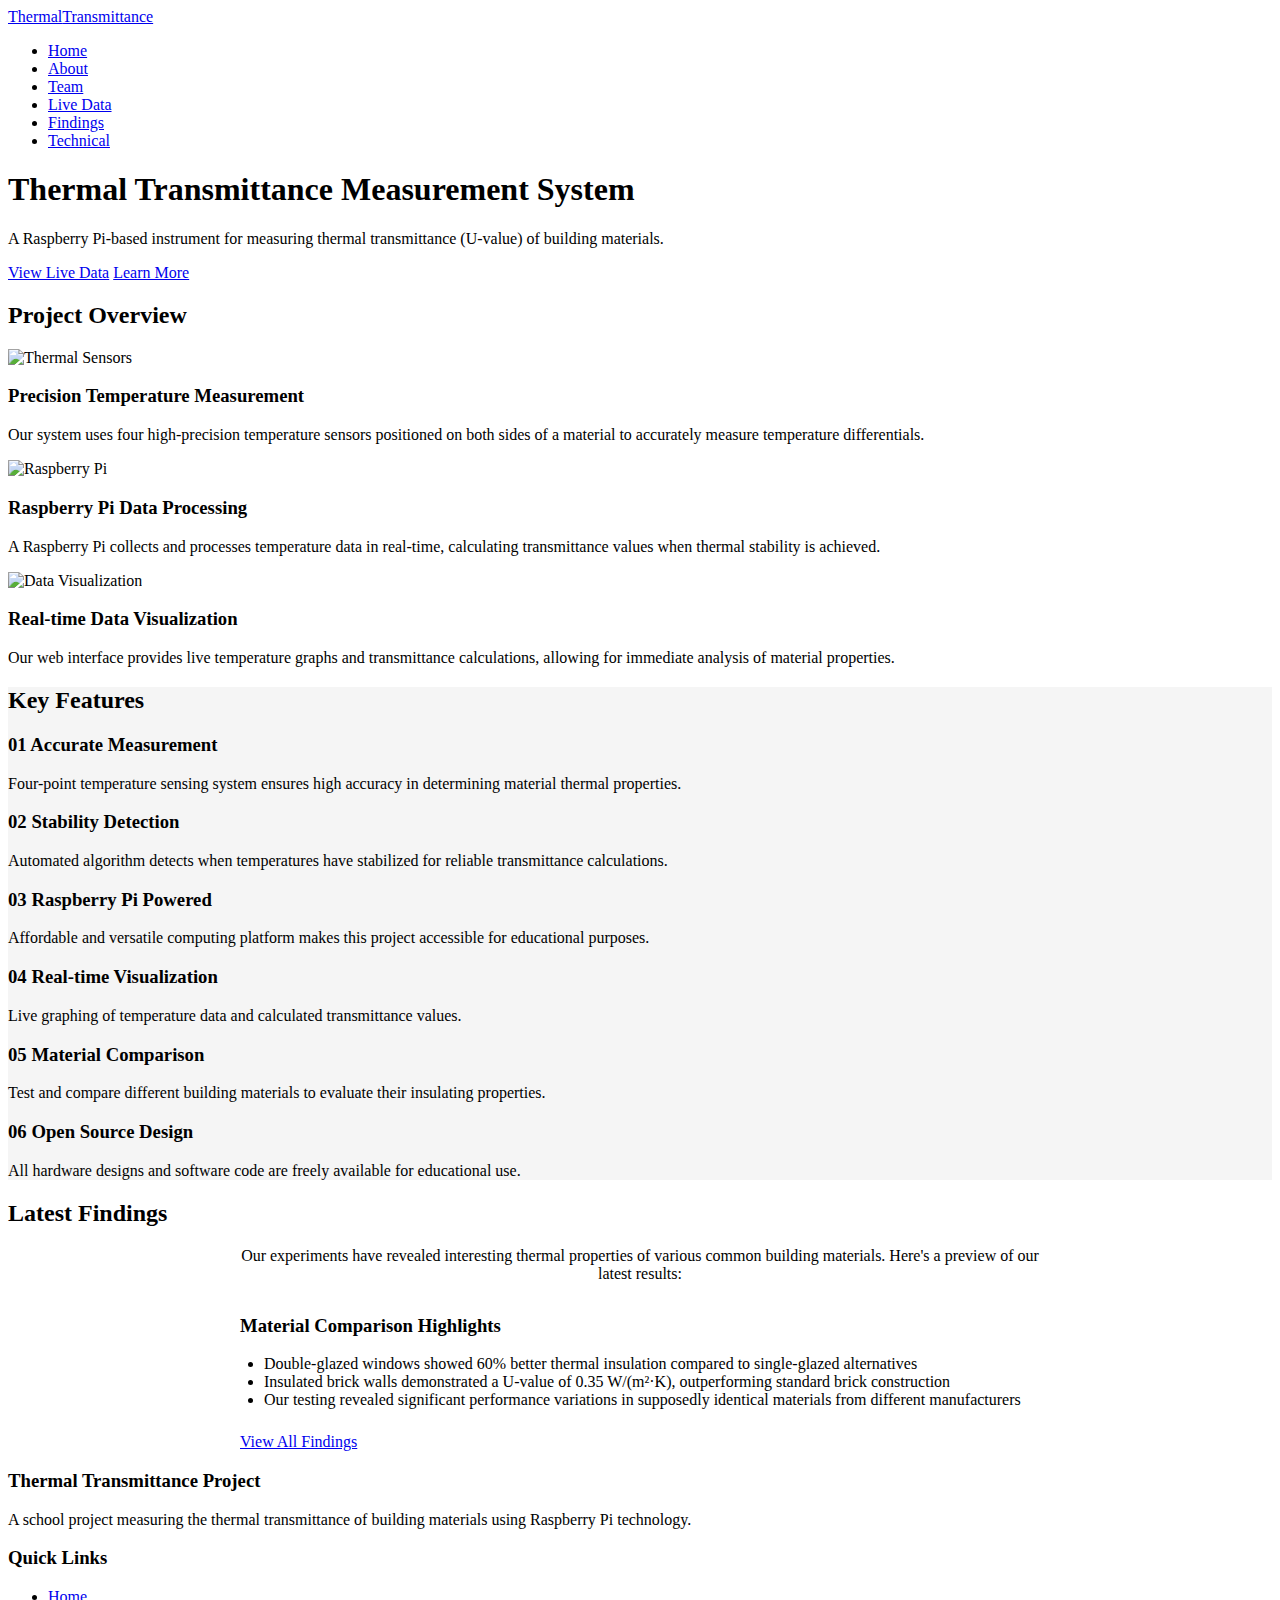
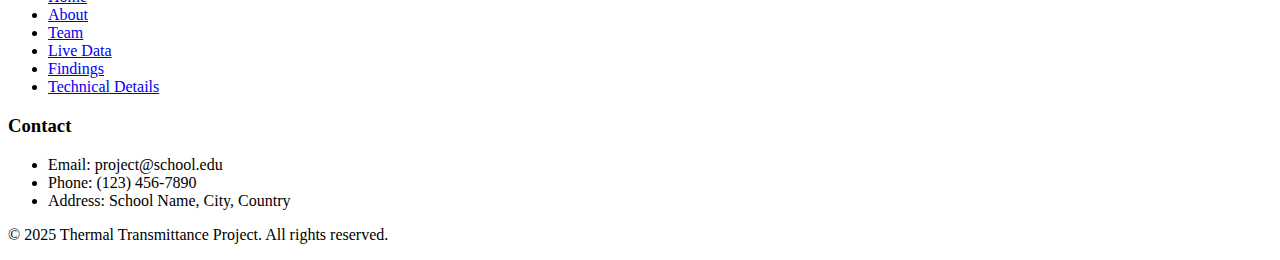
==== index.html @ 0db1603a "feat(html): add  HTML structure for Thermal Transmittance Measurement Project" ====
<!DOCTYPE html>
<html lang="en">

<head>
  <meta charset="UTF-8">
  <meta name="viewport" content="width=device-width, initial-scale=1.0">
  <title>Thermal Transmittance Measurement Project</title>
  <link rel="stylesheet" href="css/styles.css">
  <link href="https://fonts.googleapis.com/css2?family=Montserrat:wght@500;700&family=Roboto:wght@400;500&display=swap"
    rel="stylesheet">
</head>

<body>
  <!-- Navigation -->
  <nav class="navbar">
    <div class="container">
      <a href="index.html" class="logo">Thermal<span>Transmittance</span></a>
      <ul class="nav-menu">
        <li class="nav-item"><a href="index.html" class="nav-link">Home</a></li>
        <li class="nav-item"><a href="about.html" class="nav-link">About</a></li>
        <li class="nav-item"><a href="team.html" class="nav-link">Team</a></li>
        <li class="nav-item"><a href="data.html" class="nav-link">Live Data</a></li>
        <li class="nav-item"><a href="findings.html" class="nav-link">Findings</a></li>
        <li class="nav-item"><a href="technical.html" class="nav-link">Technical</a></li>
      </ul>
      <div class="hamburger">
        <span class="bar"></span>
        <span class="bar"></span>
        <span class="bar"></span>
      </div>
    </div>
  </nav>

  <!-- Hero Section -->
  <section class="hero">
    <div class="container">
      <div class="hero-content">
        <h1>Thermal Transmittance Measurement System</h1>
        <p>A Raspberry Pi-based instrument for measuring thermal transmittance (U-value) of building materials.</p>
        <a href="data.html" class="btn btn-primary">View Live Data</a>
        <a href="about.html" class="btn btn-secondary">Learn More</a>
      </div>
    </div>
  </section>

  <!-- Project Overview Section -->
  <section class="section">
    <div class="container">
      <h2 class="section-title">Project Overview</h2>
      <div class="grid">
        <div class="card">
          <img src="images/thermal-sensor.jpg" alt="Thermal Sensors" class="card-image">
          <div class="card-content">
            <h3 class="card-title">Precision Temperature Measurement</h3>
            <p>Our system uses four high-precision temperature sensors positioned on both sides of a material to
              accurately measure temperature differentials.</p>
          </div>
        </div>
        <div class="card">
          <img src="images/raspberry-pi.jpg" alt="Raspberry Pi" class="card-image">
          <div class="card-content">
            <h3 class="card-title">Raspberry Pi Data Processing</h3>
            <p>A Raspberry Pi collects and processes temperature data in real-time, calculating transmittance values
              when thermal stability is achieved.</p>
          </div>
        </div>
        <div class="card">
          <img src="images/data-visualization.jpg" alt="Data Visualization" class="card-image">
          <div class="card-content">
            <h3 class="card-title">Real-time Data Visualization</h3>
            <p>Our web interface provides live temperature graphs and transmittance calculations, allowing for immediate
              analysis of material properties.</p>
          </div>
        </div>
      </div>
    </div>
  </section>

  <!-- Key Features Section -->
  <section class="section" style="background-color: #f5f5f5;">
    <div class="container">
      <h2 class="section-title">Key Features</h2>
      <div class="grid" style="grid-template-columns: repeat(2, 1fr);">
        <div>
          <h3><span style="color: var(--primary-color);">01</span> Accurate Measurement</h3>
          <p>Four-point temperature sensing system ensures high accuracy in determining material thermal properties.</p>

          <h3><span style="color: var(--primary-color);">02</span> Stability Detection</h3>
          <p>Automated algorithm detects when temperatures have stabilized for reliable transmittance calculations.</p>

          <h3><span style="color: var(--primary-color);">03</span> Raspberry Pi Powered</h3>
          <p>Affordable and versatile computing platform makes this project accessible for educational purposes.</p>
        </div>
        <div>
          <h3><span style="color: var(--primary-color);">04</span> Real-time Visualization</h3>
          <p>Live graphing of temperature data and calculated transmittance values.</p>

          <h3><span style="color: var(--primary-color);">05</span> Material Comparison</h3>
          <p>Test and compare different building materials to evaluate their insulating properties.</p>

          <h3><span style="color: var(--primary-color);">06</span> Open Source Design</h3>
          <p>All hardware designs and software code are freely available for educational use.</p>
        </div>
      </div>
    </div>
  </section>

  <!-- Latest Findings Teaser -->
  <section class="section">
    <div class="container">
      <h2 class="section-title">Latest Findings</h2>
      <p style="text-align: center; max-width: 800px; margin: 0 auto 2rem;">Our experiments have revealed interesting
        thermal properties of various common building materials. Here's a preview of our latest results:</p>

      <div class="card" style="max-width: 800px; margin: 0 auto;">
        <div class="card-content">
          <h3>Material Comparison Highlights</h3>
          <ul style="margin-bottom: 1.5rem; padding-left: 1.5rem;">
            <li>Double-glazed windows showed 60% better thermal insulation compared to single-glazed alternatives</li>
            <li>Insulated brick walls demonstrated a U-value of 0.35 W/(m²·K), outperforming standard brick construction
            </li>
            <li>Our testing revealed significant performance variations in supposedly identical materials from different
              manufacturers</li>
          </ul>
          <a href="findings.html" class="btn btn-primary">View All Findings</a>
        </div>
      </div>
    </div>
  </section>

  <!-- Footer -->
  <footer class="footer">
    <div class="container">
      <div class="footer-content">
        <div class="footer-column">
          <h3>Thermal Transmittance Project</h3>
          <p>A school project measuring the thermal transmittance of building materials using Raspberry Pi technology.
          </p>
        </div>
        <div class="footer-column">
          <h3>Quick Links</h3>
          <ul class="footer-links">
            <li><a href="index.html">Home</a></li>
            <li><a href="about.html">About</a></li>
            <li><a href="team.html">Team</a></li>
            <li><a href="data.html">Live Data</a></li>
            <li><a href="findings.html">Findings</a></li>
            <li><a href="technical.html">Technical Details</a></li>
          </ul>
        </div>
        <div class="footer-column">
          <h3>Contact</h3>
          <ul class="footer-links">
            <li>Email: project@school.edu</li>
            <li>Phone: (123) 456-7890</li>
            <li>Address: School Name, City, Country</li>
          </ul>
        </div>
      </div>
      <div class="footer-bottom">
        <p>&copy; 2025 Thermal Transmittance Project. All rights reserved.</p>
      </div>
    </div>
  </footer>

  <script src="script.js"></script>
</body>

</html>
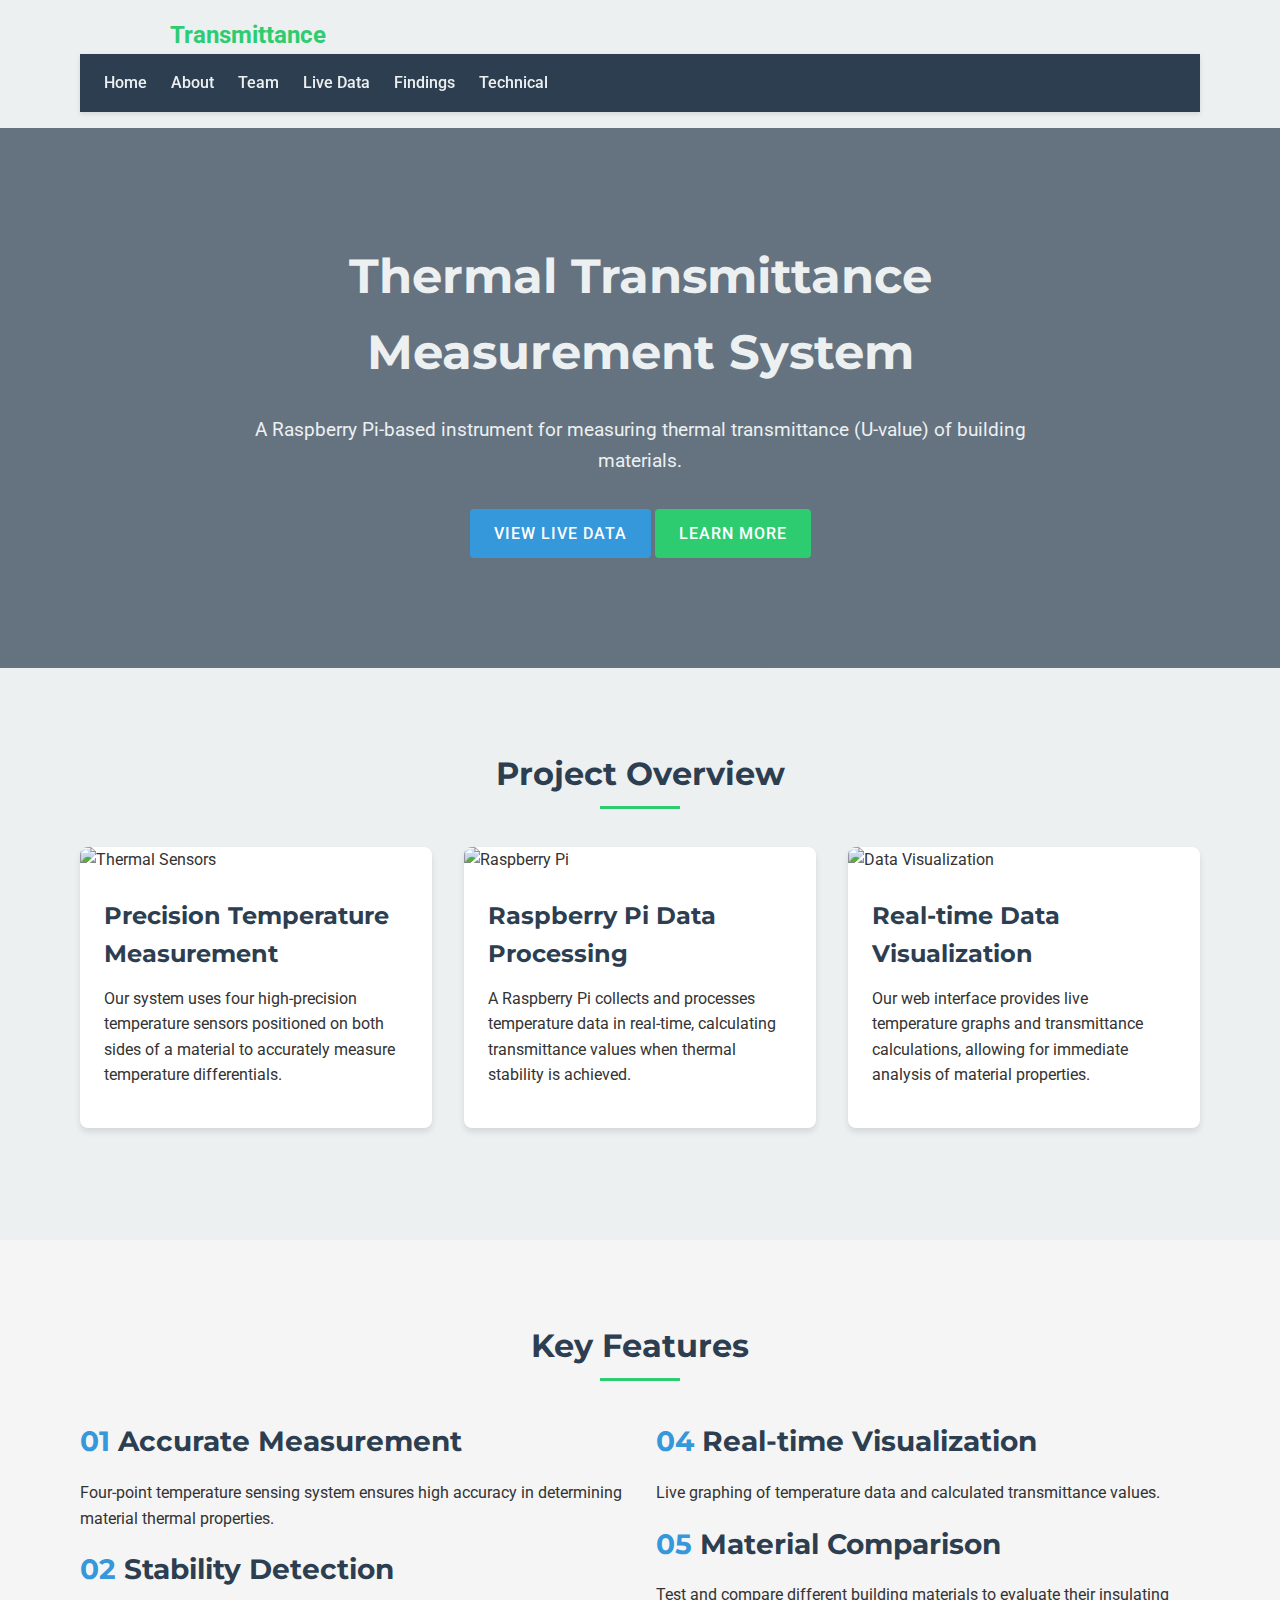
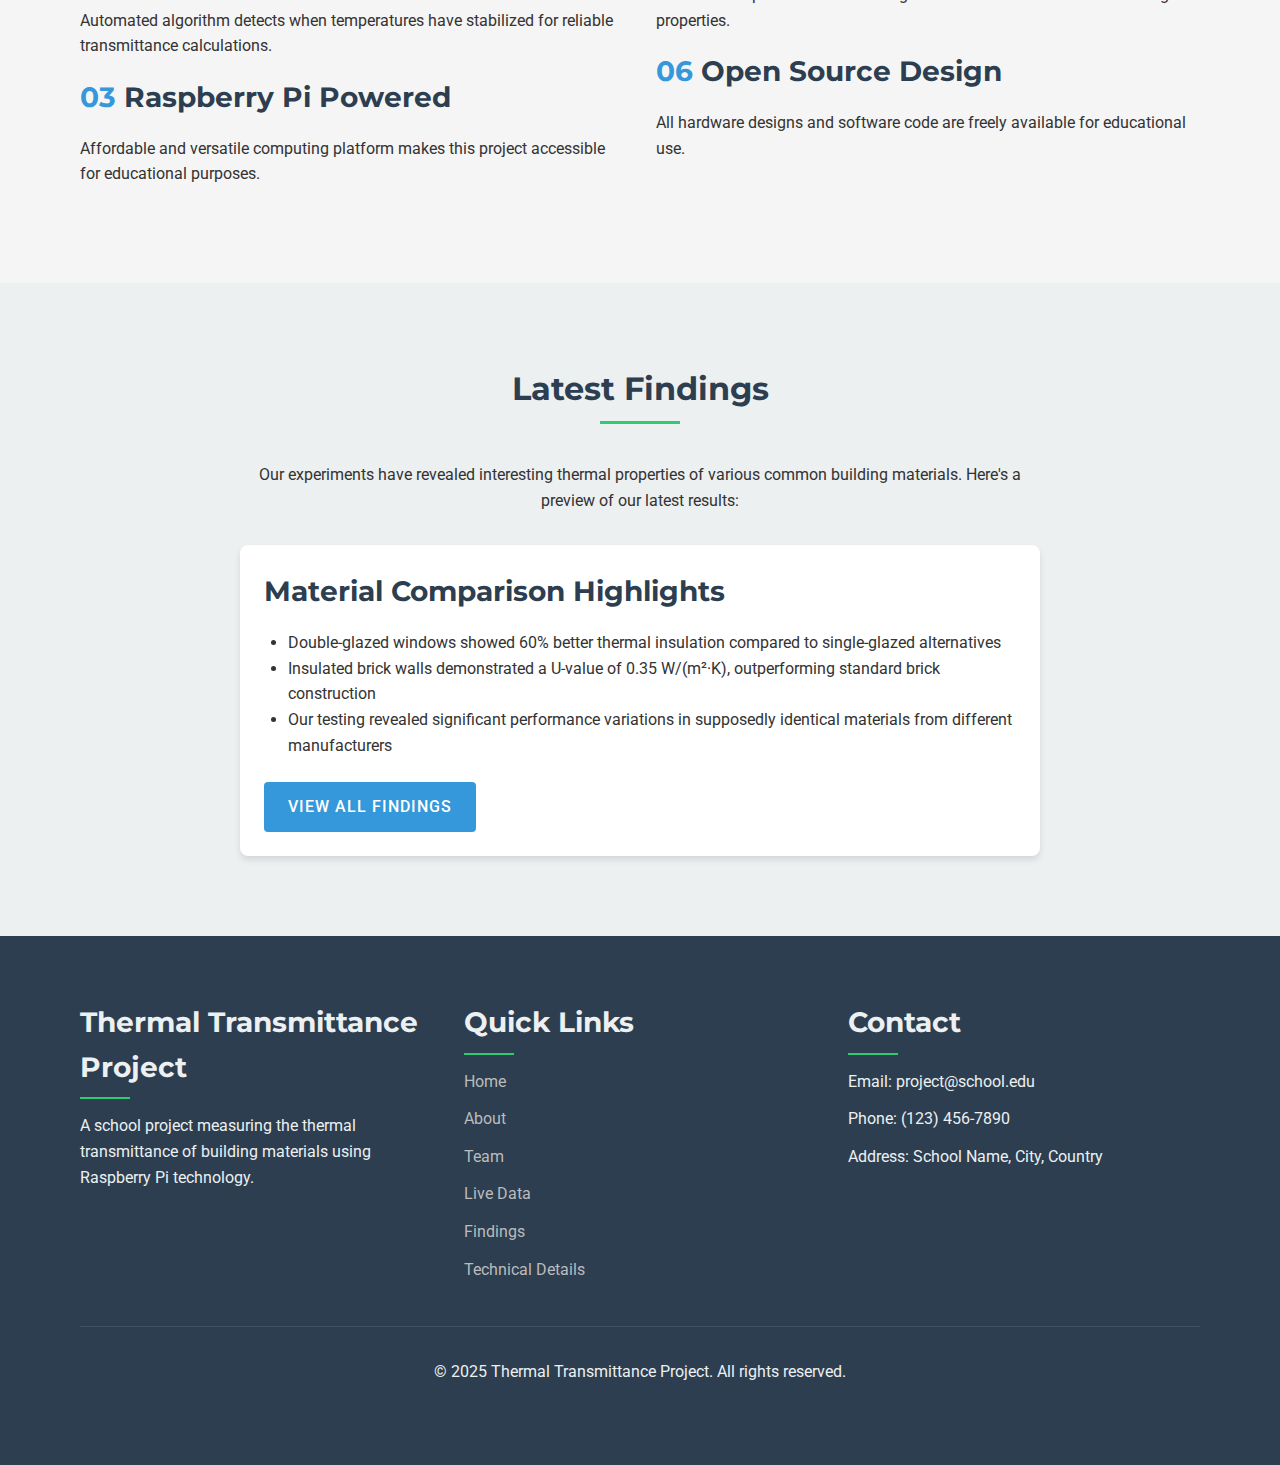
==== commit 7636c1c9: "feat(html): refactor header and footer inclusion using HTML includes" ====
--- a/index.html
+++ b/index.html
@@ -5,32 +5,13 @@
   <meta charset="UTF-8">
   <meta name="viewport" content="width=device-width, initial-scale=1.0">
   <title>Thermal Transmittance Measurement Project</title>
-  <link rel="stylesheet" href="css/styles.css">
   <link href="https://fonts.googleapis.com/css2?family=Montserrat:wght@500;700&family=Roboto:wght@400;500&display=swap"
     rel="stylesheet">
+  <link rel="stylesheet" href="css/styles.css">
 </head>
 
 <body>
-  <!-- Navigation -->
-  <nav class="navbar">
-    <div class="container">
-      <a href="index.html" class="logo">Thermal<span>Transmittance</span></a>
-      <ul class="nav-menu">
-        <li class="nav-item"><a href="index.html" class="nav-link">Home</a></li>
-        <li class="nav-item"><a href="about.html" class="nav-link">About</a></li>
-        <li class="nav-item"><a href="team.html" class="nav-link">Team</a></li>
-        <li class="nav-item"><a href="data.html" class="nav-link">Live Data</a></li>
-        <li class="nav-item"><a href="findings.html" class="nav-link">Findings</a></li>
-        <li class="nav-item"><a href="technical.html" class="nav-link">Technical</a></li>
-      </ul>
-      <div class="hamburger">
-        <span class="bar"></span>
-        <span class="bar"></span>
-        <span class="bar"></span>
-      </div>
-    </div>
-  </nav>
-
+  <include src="header.html"></include>
   <!-- Hero Section -->
   <section class="hero">
     <div class="container">
@@ -127,43 +108,10 @@
       </div>
     </div>
   </section>
+  <!-- Footer -->
+  <include src="footer.html"></include>
 
-  <!-- Footer -->
-  <footer class="footer">
-    <div class="container">
-      <div class="footer-content">
-        <div class="footer-column">
-          <h3>Thermal Transmittance Project</h3>
-          <p>A school project measuring the thermal transmittance of building materials using Raspberry Pi technology.
-          </p>
-        </div>
-        <div class="footer-column">
-          <h3>Quick Links</h3>
-          <ul class="footer-links">
-            <li><a href="index.html">Home</a></li>
-            <li><a href="about.html">About</a></li>
-            <li><a href="team.html">Team</a></li>
-            <li><a href="data.html">Live Data</a></li>
-            <li><a href="findings.html">Findings</a></li>
-            <li><a href="technical.html">Technical Details</a></li>
-          </ul>
-        </div>
-        <div class="footer-column">
-          <h3>Contact</h3>
-          <ul class="footer-links">
-            <li>Email: project@school.edu</li>
-            <li>Phone: (123) 456-7890</li>
-            <li>Address: School Name, City, Country</li>
-          </ul>
-        </div>
-      </div>
-      <div class="footer-bottom">
-        <p>&copy; 2025 Thermal Transmittance Project. All rights reserved.</p>
-      </div>
-    </div>
-  </footer>
-
-  <script src="script.js"></script>
+  <script src="js/main.js"></script>
 </body>
 
 </html>--- a/css/styles.css
+++ b/css/styles.css
@@ -0,0 +1,477 @@
+/* Global Styles */
+:root {
+  --primary-color: #3498db;
+  --secondary-color: #2ecc71;
+  --accent-color: #e74c3c;
+  --dark-color: #2c3e50;
+  --light-color: #ecf0f1;
+  --text-color: #333333;
+  --font-main: 'Roboto', sans-serif;
+  --font-heading: 'Montserrat', sans-serif;
+}
+
+* {
+  margin: 0;
+  padding: 0;
+  box-sizing: border-box;
+}
+
+body {
+  font-family: var(--font-main);
+  line-height: 1.6;
+  color: var(--text-color);
+  background-color: var(--light-color);
+}
+
+.container {
+  width: 90%;
+  max-width: 1200px;
+  margin: 0 auto;
+  padding: 1rem;
+}
+
+/* Typography */
+h1, h2, h3, h4, h5, h6 {
+  font-family: var(--font-heading);
+  margin-bottom: 1rem;
+  color: var(--dark-color);
+}
+
+h1 {
+  font-size: 2.5rem;
+}
+
+h2 {
+  font-size: 2rem;
+}
+
+h3 {
+  font-size: 1.75rem;
+}
+
+p {
+  margin-bottom: 1rem;
+}
+
+a {
+  color: var(--primary-color);
+  text-decoration: none;
+  transition: color 0.3s ease;
+}
+
+a:hover {
+  color: var(--accent-color);
+}
+
+/* Navigation */
+.navbar {
+  background-color: var(--dark-color);
+  padding: 1rem 0;
+  position: sticky;
+  top: 0;
+  z-index: 100;
+  box-shadow: 0 2px 5px rgba(0, 0, 0, 0.1);
+}
+
+.navbar .container {
+  display: flex;
+  justify-content: space-between;
+  align-items: center;
+}
+
+.logo {
+  font-size: 1.5rem;
+  font-weight: bold;
+  color: var(--light-color);
+}
+
+.logo span {
+  color: var(--secondary-color);
+}
+
+.nav-menu {
+  display: flex;
+  list-style: none;
+}
+
+.nav-item {
+  margin-left: 1.5rem;
+}
+
+.nav-link {
+  color: var(--light-color);
+  font-weight: 500;
+  position: relative;
+}
+
+.nav-link::after {
+  content: '';
+  position: absolute;
+  bottom: -5px;
+  left: 0;
+  width: 0;
+  height: 2px;
+  background-color: var(--secondary-color);
+  transition: width 0.3s ease;
+}
+
+.nav-link:hover::after {
+  width: 100%;
+}
+
+.nav-link.active {
+  color: var(--secondary-color);
+}
+
+.nav-link.active::after {
+  width: 100%;
+}
+
+.hamburger {
+  display: none;
+  cursor: pointer;
+}
+
+/* Hero Section */
+.hero {
+  background-image: linear-gradient(rgba(44, 62, 80, 0.7), rgba(44, 62, 80, 0.7)), url('images/hero-bg.jpg');
+  background-size: cover;
+  background-position: center;
+  height: 60vh;
+  display: flex;
+  align-items: center;
+  color: var(--light-color);
+  text-align: center;
+}
+
+.hero-content {
+  max-width: 800px;
+  margin: 0 auto;
+}
+
+.hero h1 {
+  font-size: 3rem;
+  color: var(--light-color);
+  margin-bottom: 1.5rem;
+}
+
+.hero p {
+  font-size: 1.2rem;
+  margin-bottom: 2rem;
+}
+
+.btn {
+  display: inline-block;
+  padding: 0.75rem 1.5rem;
+  border-radius: 4px;
+  font-weight: 500;
+  text-transform: uppercase;
+  letter-spacing: 1px;
+  cursor: pointer;
+  transition: all 0.3s ease;
+}
+
+.btn-primary {
+  background-color: var(--primary-color);
+  color: white;
+}
+
+.btn-primary:hover {
+  background-color: #2980b9;
+  color: white;
+}
+
+.btn-secondary {
+  background-color: var(--secondary-color);
+  color: white;
+}
+
+.btn-secondary:hover {
+  background-color: #27ae60;
+  color: white;
+}
+
+/* Card Layouts */
+.card {
+  background-color: white;
+  border-radius: 8px;
+  box-shadow: 0 4px 6px rgba(0, 0, 0, 0.1);
+  overflow: hidden;
+  margin-bottom: 2rem;
+  transition: transform 0.3s ease, box-shadow 0.3s ease;
+}
+
+.card:hover {
+  transform: translateY(-5px);
+  box-shadow: 0 10px 20px rgba(0, 0, 0, 0.15);
+}
+
+.card-image {
+  width: 100%;
+  height: 200px;
+  object-fit: cover;
+}
+
+.card-content {
+  padding: 1.5rem;
+}
+
+.card-title {
+  font-size: 1.5rem;
+  margin-bottom: 0.75rem;
+}
+
+/* Sections */
+.section {
+  padding: 4rem 0;
+}
+
+.section-title {
+  text-align: center;
+  margin-bottom: 3rem;
+  position: relative;
+}
+
+.section-title::after {
+  content: '';
+  position: absolute;
+  bottom: -10px;
+  left: 50%;
+  transform: translateX(-50%);
+  width: 80px;
+  height: 3px;
+  background-color: var(--secondary-color);
+}
+
+/* Grid Layout */
+.grid {
+  display: grid;
+  grid-template-columns: repeat(auto-fill, minmax(300px, 1fr));
+  gap: 2rem;
+}
+
+/* Team Member Card */
+.team-card {
+  text-align: center;
+}
+
+.team-card img {
+  width: 150px;
+  height: 150px;
+  border-radius: 50%;
+  object-fit: cover;
+  margin-bottom: 1rem;
+  border: 4px solid var(--primary-color);
+}
+
+.team-card h3 {
+  margin-bottom: 0.5rem;
+}
+
+.team-card p {
+  color: #666;
+}
+
+/* Data Visualization */
+.chart-container {
+  background-color: white;
+  padding: 1.5rem;
+  border-radius: 8px;
+  box-shadow: 0 4px 6px rgba(0, 0, 0, 0.1);
+  margin-bottom: 2rem;
+}
+
+.data-value {
+  text-align: center;
+  font-size: 2rem;
+  font-weight: bold;
+  color: var(--primary-color);
+  margin: 1rem 0;
+}
+
+.data-label {
+  display: block;
+  text-align: center;
+  font-size: 1rem;
+  color: #666;
+  margin-bottom: 0.5rem;
+}
+
+/* Timeline */
+.timeline {
+  position: relative;
+  max-width: 1200px;
+  margin: 0 auto;
+}
+
+.timeline::after {
+  content: '';
+  position: absolute;
+  width: 4px;
+  background-color: var(--primary-color);
+  top: 0;
+  bottom: 0;
+  left: 50%;
+  margin-left: -2px;
+}
+
+.timeline-item {
+  padding: 10px 40px;
+  position: relative;
+  width: 50%;
+  box-sizing: border-box;
+}
+
+.timeline-item:nth-child(odd) {
+  left: 0;
+}
+
+.timeline-item:nth-child(even) {
+  left: 50%;
+}
+
+.timeline-item::after {
+  content: '';
+  position: absolute;
+  width: 20px;
+  height: 20px;
+  background-color: white;
+  border: 4px solid var(--primary-color);
+  border-radius: 50%;
+  top: 15px;
+  z-index: 1;
+}
+
+.timeline-item:nth-child(odd)::after {
+  right: -12px;
+}
+
+.timeline-item:nth-child(even)::after {
+  left: -12px;
+}
+
+.timeline-content {
+  padding: 20px;
+  background-color: white;
+  border-radius: 8px;
+  box-shadow: 0 4px 6px rgba(0, 0, 0, 0.1);
+}
+
+/* Footer */
+.footer {
+  background-color: var(--dark-color);
+  color: var(--light-color);
+  padding: 3rem 0;
+}
+
+.footer-content {
+  display: grid;
+  grid-template-columns: repeat(auto-fit, minmax(200px, 1fr));
+  gap: 2rem;
+}
+
+.footer-column h3 {
+  color: var(--light-color);
+  margin-bottom: 1.5rem;
+  position: relative;
+}
+
+.footer-column h3::after {
+  content: '';
+  position: absolute;
+  bottom: -10px;
+  left: 0;
+  width: 50px;
+  height: 2px;
+  background-color: var(--secondary-color);
+}
+
+.footer-links {
+  list-style: none;
+}
+
+.footer-links li {
+  margin-bottom: 0.75rem;
+}
+
+.footer-links a {
+  color: #bbb;
+  transition: color 0.3s ease;
+}
+
+.footer-links a:hover {
+  color: var(--secondary-color);
+}
+
+.footer-bottom {
+  margin-top: 2rem;
+  text-align: center;
+  padding-top: 2rem;
+  border-top: 1px solid rgba(255, 255, 255, 0.1);
+}
+
+/* Responsive Design */
+@media screen and (max-width: 768px) {
+  .nav-menu {
+    position: fixed;
+    left: -100%;
+    top: 70px;
+    flex-direction: column;
+    background-color: var(--dark-color);
+    width: 100%;
+    text-align: center;
+    transition: 0.3s;
+    box-shadow: 0 10px 27px rgba(0, 0, 0, 0.05);
+  }
+
+  .nav-menu.active {
+    left: 0;
+  }
+
+  .nav-item {
+    margin: 1.5rem 0;
+  }
+
+  .hamburger {
+    display: block;
+  }
+
+  .hamburger.active .bar:nth-child(2) {
+    opacity: 0;
+  }
+
+  .hamburger.active .bar:nth-child(1) {
+    transform: translateY(8px) rotate(45deg);
+  }
+
+  .hamburger.active .bar:nth-child(3) {
+    transform: translateY(-8px) rotate(-45deg);
+  }
+
+  .hero h1 {
+    font-size: 2rem;
+  }
+
+  .hero p {
+    font-size: 1rem;
+  }
+
+  .timeline::after {
+    left: 31px;
+  }
+  
+  .timeline-item {
+    width: 100%;
+    padding-left: 70px;
+    padding-right: 25px;
+  }
+  
+  .timeline-item:nth-child(even) {
+    left: 0;
+  }
+  
+  .timeline-item:nth-child(odd)::after,
+  .timeline-item:nth-child(even)::after {
+    left: 18px;
+  }
+}
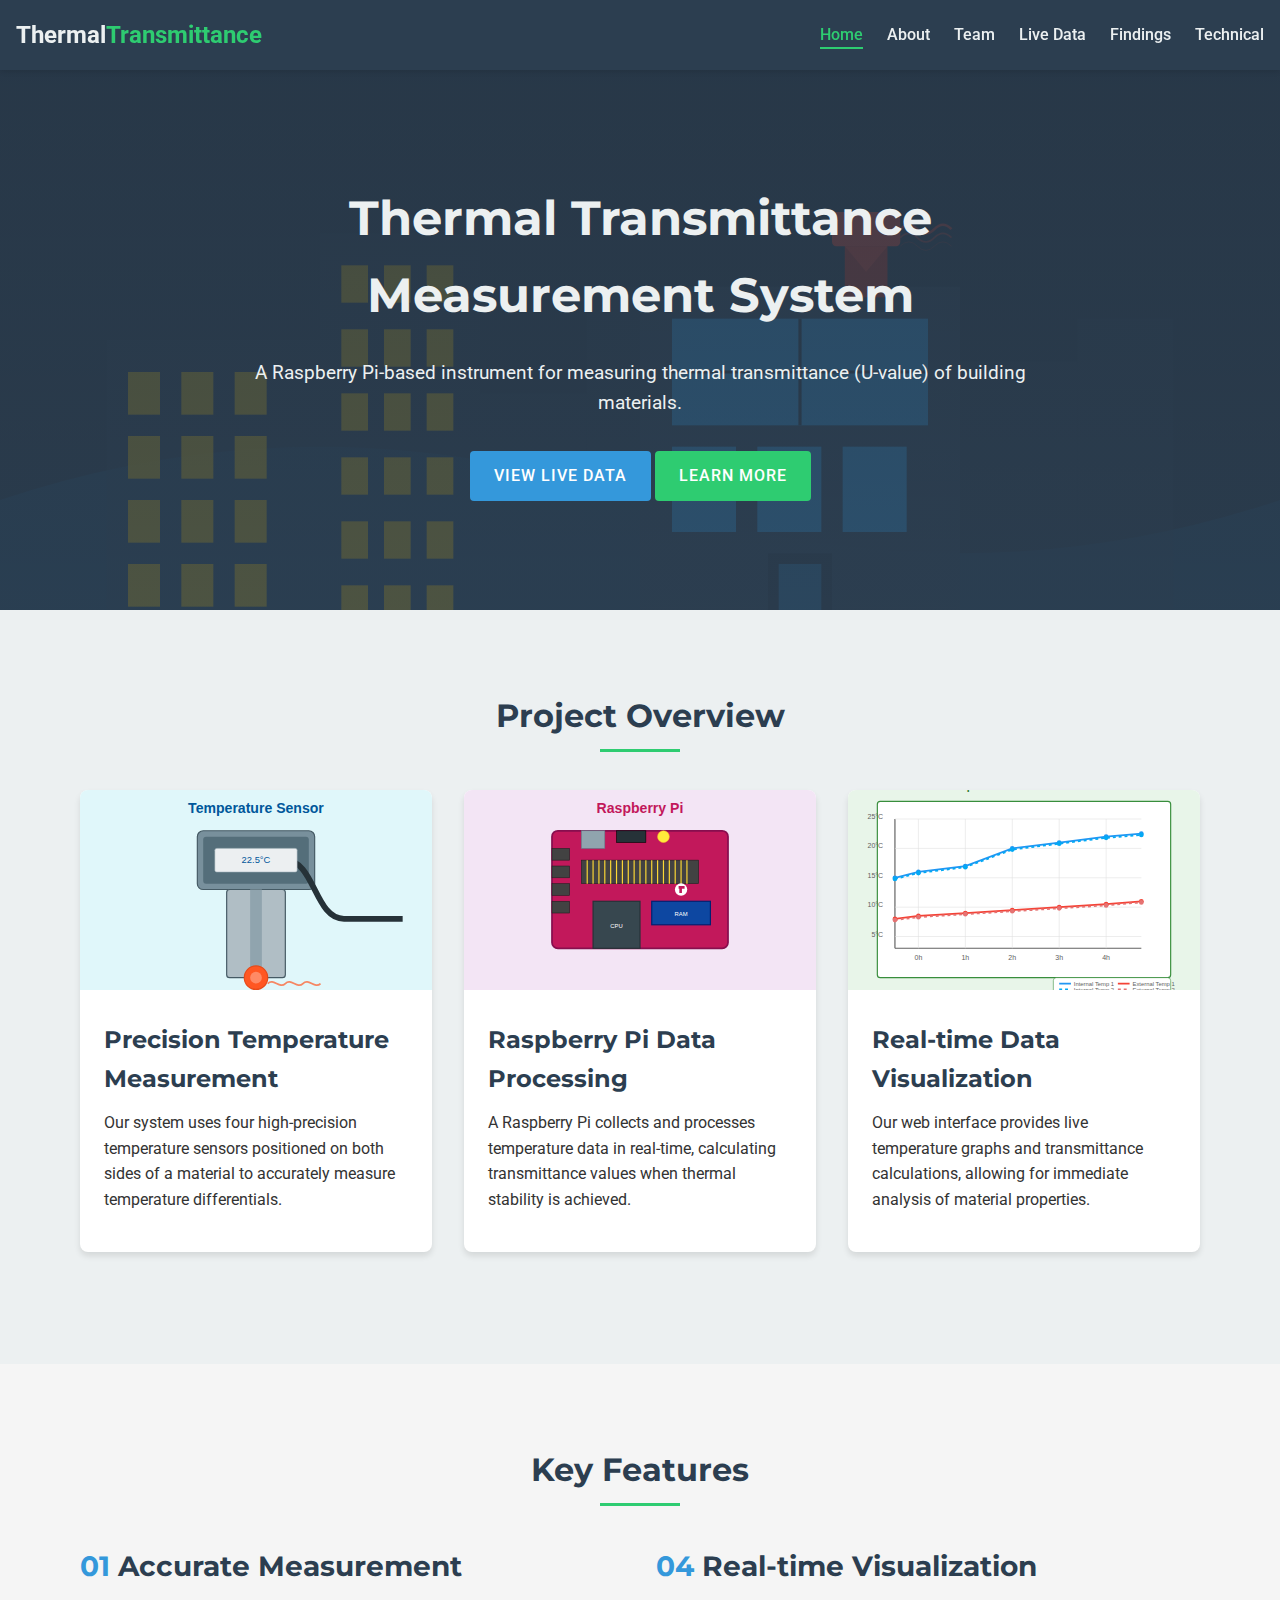
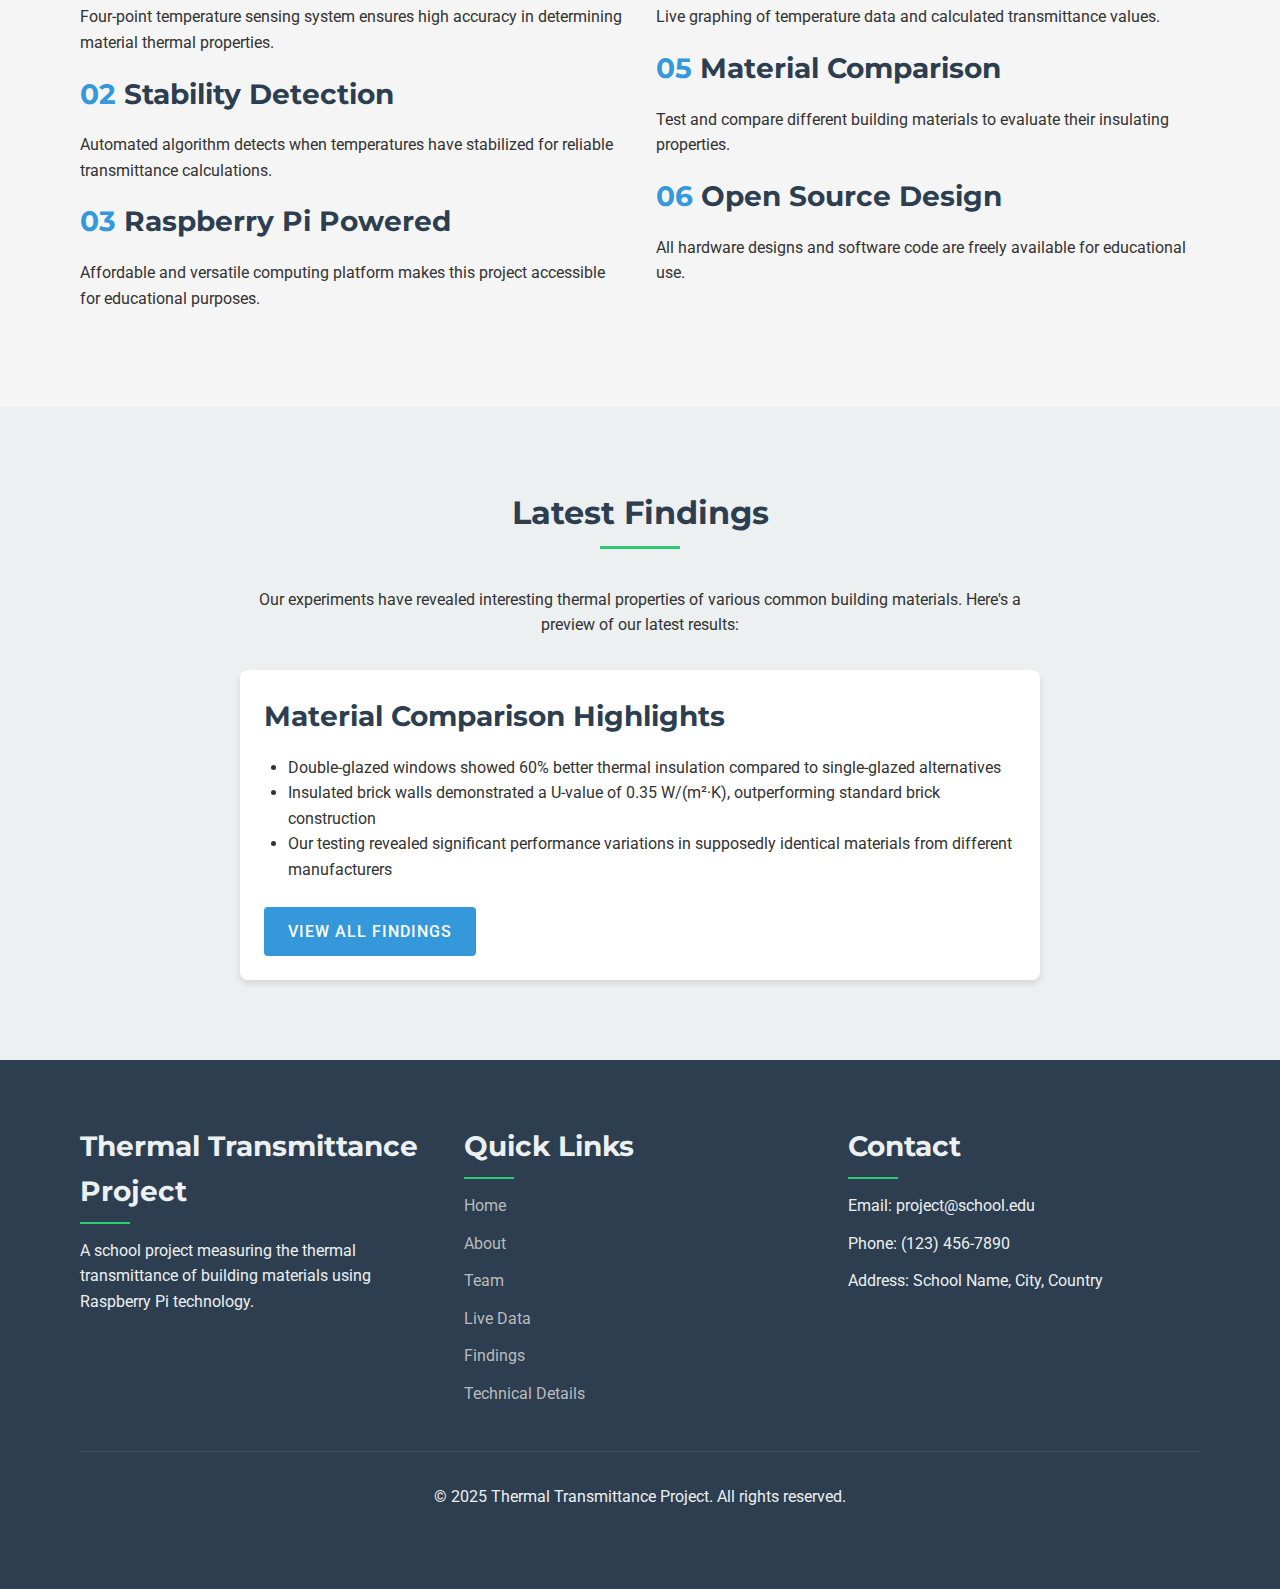
==== commit ce9133f8: "feat(images): replace raster images with SVGs for thermal sensor and Raspberry Pi" ====
--- a/index.html
+++ b/index.html
@@ -30,7 +30,7 @@
       <h2 class="section-title">Project Overview</h2>
       <div class="grid">
         <div class="card">
-          <img src="images/thermal-sensor.jpg" alt="Thermal Sensors" class="card-image">
+          <img src="images/thermal-sensor.svg" alt="Thermal Sensors" class="card-image">
           <div class="card-content">
             <h3 class="card-title">Precision Temperature Measurement</h3>
             <p>Our system uses four high-precision temperature sensors positioned on both sides of a material to
@@ -38,7 +38,7 @@
           </div>
         </div>
         <div class="card">
-          <img src="images/raspberry-pi.jpg" alt="Raspberry Pi" class="card-image">
+          <img src="images/raspberry-pi.svg" alt="Raspberry Pi" class="card-image">
           <div class="card-content">
             <h3 class="card-title">Raspberry Pi Data Processing</h3>
             <p>A Raspberry Pi collects and processes temperature data in real-time, calculating transmittance values
@@ -46,7 +46,7 @@
           </div>
         </div>
         <div class="card">
-          <img src="images/data-visualization.jpg" alt="Data Visualization" class="card-image">
+          <img src="images/data-visualization.svg" alt="Data Visualization" class="card-image">
           <div class="card-content">
             <h3 class="card-title">Real-time Data Visualization</h3>
             <p>Our web interface provides live temperature graphs and transmittance calculations, allowing for immediate
--- a/css/styles.css
+++ b/css/styles.css
@@ -31,7 +31,12 @@
 }
 
 /* Typography */
-h1, h2, h3, h4, h5, h6 {
+h1,
+h2,
+h3,
+h4,
+h5,
+h6 {
   font-family: var(--font-heading);
   margin-bottom: 1rem;
   color: var(--dark-color);
@@ -64,16 +69,16 @@
 }
 
 /* Navigation */
-.navbar {
+.header {
   background-color: var(--dark-color);
-  padding: 1rem 0;
+  padding: 1rem;
   position: sticky;
   top: 0;
   z-index: 100;
   box-shadow: 0 2px 5px rgba(0, 0, 0, 0.1);
 }
 
-.navbar .container {
+.header {
   display: flex;
   justify-content: space-between;
   align-items: center;
@@ -127,14 +132,64 @@
   width: 100%;
 }
 
+/* Hamburger Menu Styles */
 .hamburger {
   display: none;
   cursor: pointer;
 }
 
+.hamburger .bar {
+  display: block;
+  width: 25px;
+  height: 3px;
+  margin: 5px auto;
+  background-color: var(--light-color, white);
+  transition: all 0.3s ease;
+}
+
+/* Mobile Navigation Styles */
+@media screen and (max-width: 980px) {
+  .hamburger {
+    display: block;
+  }
+
+  .nav-menu {
+    position: fixed;
+    left: -100%;
+    top: 70px;
+    flex-direction: column;
+    background-color: var(--dark-color, #2c3e50);
+    width: 100%;
+    text-align: center;
+    transition: 0.3s;
+    box-shadow: 0 10px 27px rgba(0, 0, 0, 0.05);
+    z-index: 999;
+  }
+
+  .nav-menu.active {
+    left: 0;
+  }
+
+  .nav-item {
+    margin: 1.5rem 0;
+  }
+
+  .hamburger.active .bar:nth-child(2) {
+    opacity: 0;
+  }
+
+  .hamburger.active .bar:nth-child(1) {
+    transform: translateY(8px) rotate(45deg);
+  }
+
+  .hamburger.active .bar:nth-child(3) {
+    transform: translateY(-8px) rotate(-45deg);
+  }
+}
+
 /* Hero Section */
 .hero {
-  background-image: linear-gradient(rgba(44, 62, 80, 0.7), rgba(44, 62, 80, 0.7)), url('images/hero-bg.jpg');
+  background-image: linear-gradient(rgba(44, 62, 80, 0.7), rgba(44, 62, 80, 0.7)), url('/images/hero-bg.svg');
   background-size: cover;
   background-position: center;
   height: 60vh;
@@ -459,19 +514,19 @@
   .timeline::after {
     left: 31px;
   }
-  
+
   .timeline-item {
     width: 100%;
     padding-left: 70px;
     padding-right: 25px;
   }
-  
+
   .timeline-item:nth-child(even) {
     left: 0;
   }
-  
+
   .timeline-item:nth-child(odd)::after,
   .timeline-item:nth-child(even)::after {
     left: 18px;
   }
-}
+}